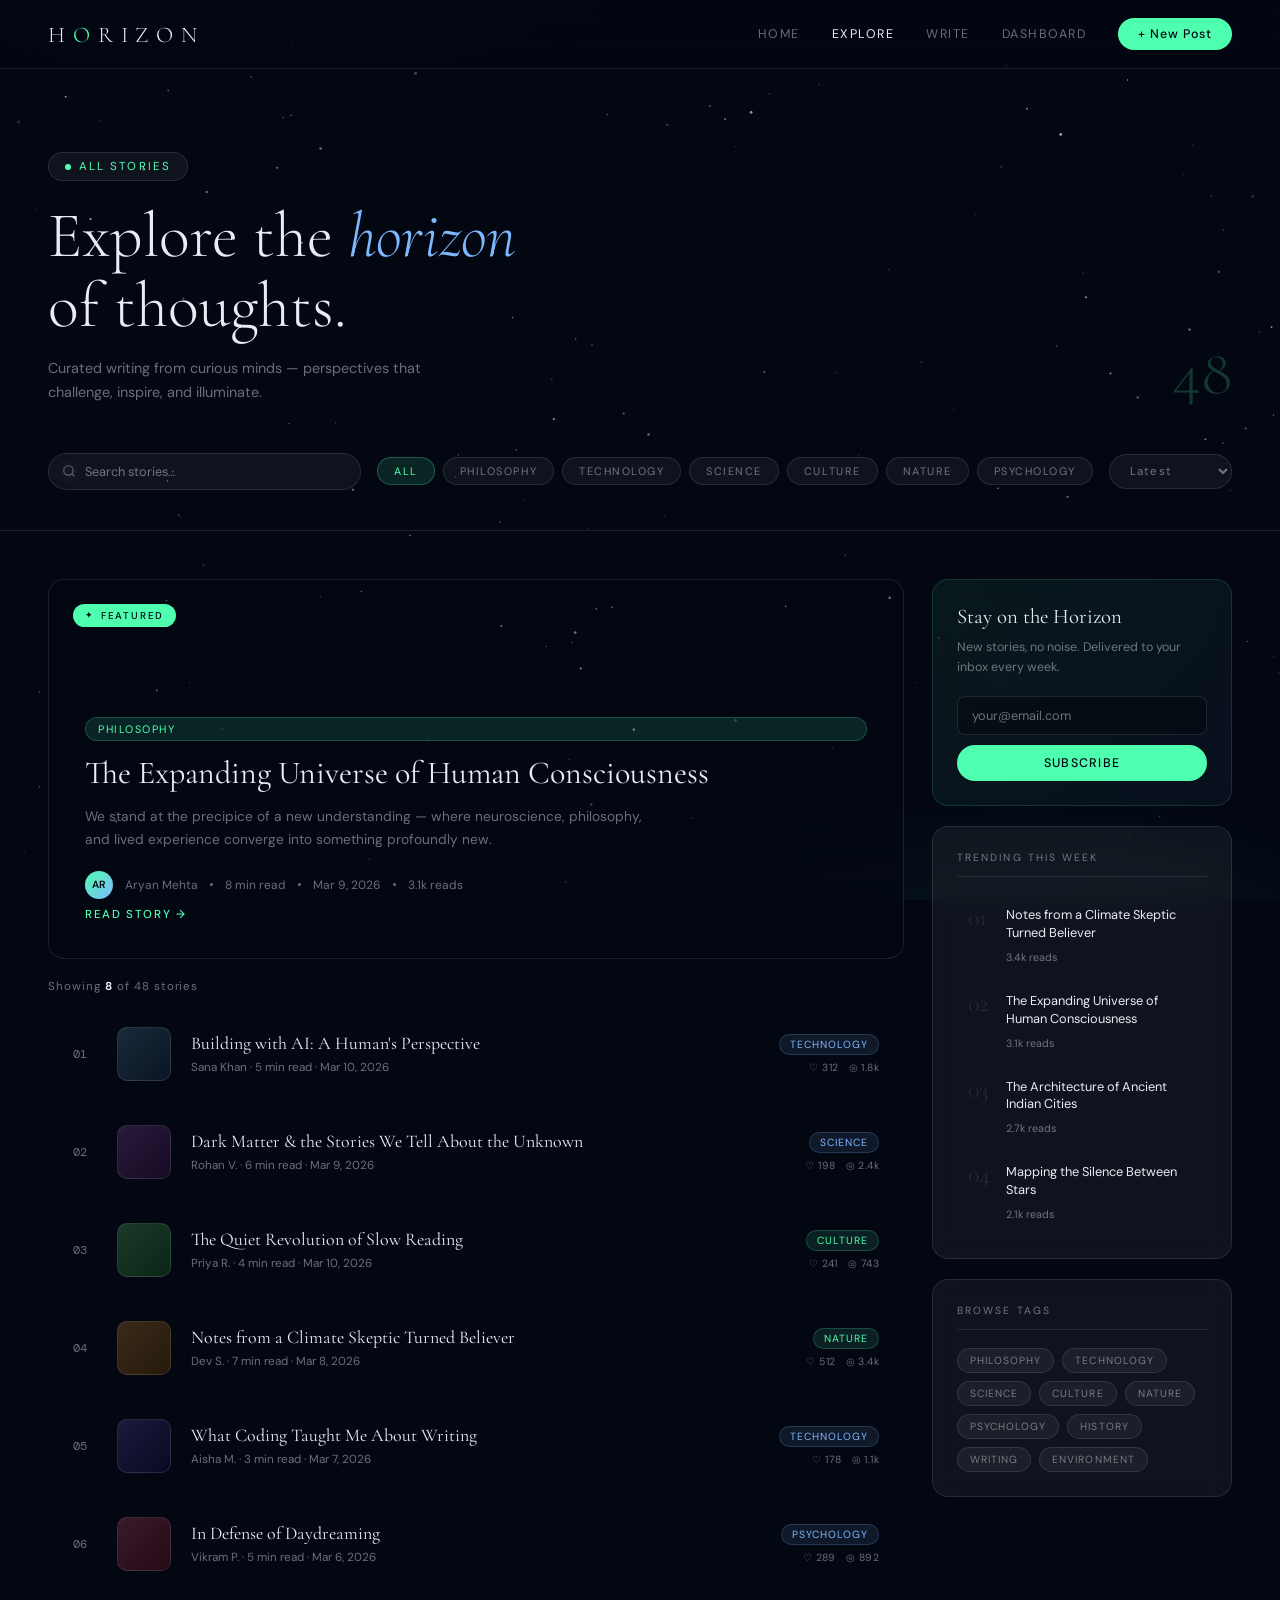
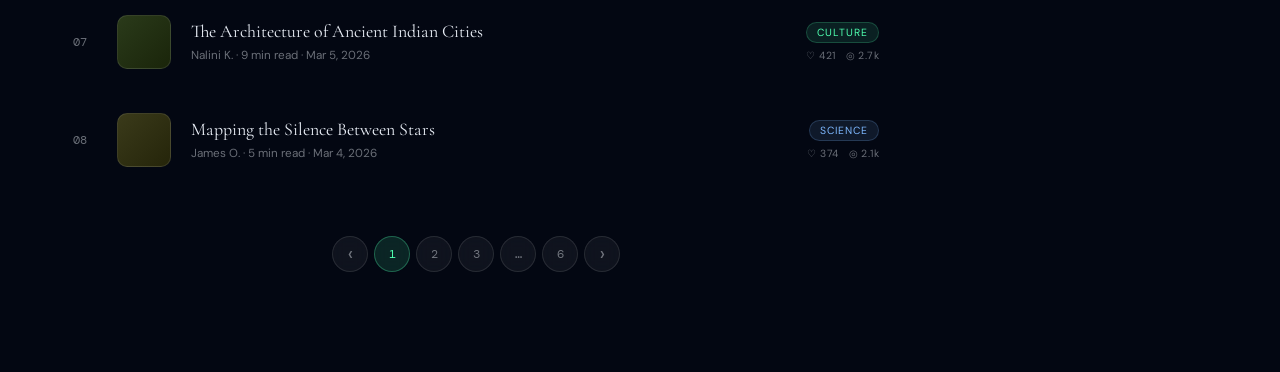
==== frontend/html/blog.html @ 3f55b9d2 "first commit" ====
<!DOCTYPE html>
<html lang="en">
<head>
  <meta charset="UTF-8"/>
  <meta name="viewport" content="width=device-width, initial-scale=1.0"/>
  <title>Horizon Blog — Explore</title>

  <!-- Fonts -->
  <link href="https://fonts.googleapis.com/css2?family=Cormorant+Garamond:ital,wght@0,300;0,400;0,600;1,300;1,400&family=DM+Sans:wght@300;400;500&family=DM+Mono:wght@300;400&display=swap" rel="stylesheet"/>

  <!-- Styles -->
  <link rel="stylesheet" href="../css/blog.css"/>
</head>
<body>

<canvas id="stars-canvas"></canvas>
<div class="aurora"></div>

<!-- ─── NAV ─── -->
<nav>
  <div class="nav-logo">H<span>O</span>RIZON</div>
  <div class="nav-links">
    <a class="nav-link" href="index.html">Home</a>
    <a class="nav-link active" href="blog.html">Explore</a>
    <a class="nav-link" href="write.html">Write</a>
    <a class="nav-link" href="dashboard.html">Dashboard</a>
    <a class="nav-cta" href="write.html">+ New Post</a>
  </div>
</nav>

<!-- ─── PAGE ─── -->
<div id="page-blog">

  <!-- PAGE HEADER -->
  <div class="page-header">
    <div>
      <div class="page-tag">All Stories</div>
      <h1>Explore the <em>horizon</em><br/>of thoughts.</h1>
      <p>Curated writing from curious minds — perspectives that challenge, inspire, and illuminate.</p>
    </div>
    <div class="post-count-badge">48</div>
  </div>

  <!-- FILTER BAR -->
  <div class="filter-bar">
    <div class="search-wrap">
      <svg viewBox="0 0 24 24" fill="none" stroke="currentColor" stroke-width="2">
        <circle cx="11" cy="11" r="8"/><path d="m21 21-4.35-4.35"/>
      </svg>
      <input class="search-input" type="text" placeholder="Search stories…" id="searchInput"/>
    </div>

    <div class="filter-pills">
      <button class="pill active" data-filter="all">All</button>
      <button class="pill" data-filter="Philosophy">Philosophy</button>
      <button class="pill" data-filter="Technology">Technology</button>
      <button class="pill" data-filter="Science">Science</button>
      <button class="pill" data-filter="Culture">Culture</button>
      <button class="pill" data-filter="Nature">Nature</button>
      <button class="pill" data-filter="Psychology">Psychology</button>
    </div>

    <select class="sort-select">
      <option>Latest</option>
      <option>Most Read</option>
      <option>Trending</option>
    </select>
  </div>

  <!-- BLOG LAYOUT -->
  <div class="blog-layout">

    <!-- ─── LEFT COLUMN ─── -->
    <div>

      <!-- FEATURED POST -->
      <div class="featured-post">
        <span class="featured-label">Featured</span>
        <span class="post-tag">Philosophy</span>
        <h2>The Expanding Universe of Human Consciousness</h2>
        <p>We stand at the precipice of a new understanding — where neuroscience, philosophy, and lived experience converge into something profoundly new.</p>
        <div class="post-meta">
          <div class="avatar">AR</div>
          <span>Aryan Mehta</span>
          <div class="dot"></div>
          <span>8 min read</span>
          <div class="dot"></div>
          <span>Mar 9, 2026</span>
          <div class="dot"></div>
          <span>3.1k reads</span>
        </div>
        <div class="read-more">Read Story →</div>
      </div>

      <!-- RESULTS COUNT -->
      <div class="results-row">
        <div class="results-count">Showing <strong id="countDisplay">8</strong> of 48 stories</div>
      </div>

      <!-- POSTS LIST -->
      <div class="posts-list" id="postsList">

        <div class="post-row" data-category="Technology">
          <div class="post-row-num">01</div>
          <div class="post-row-thumb thumb-a"></div>
          <div class="post-row-content">
            <div class="post-row-title">Building with AI: A Human's Perspective</div>
            <div class="post-row-meta">Sana Khan · 5 min read · Mar 10, 2026</div>
          </div>
          <div class="post-row-right">
            <span class="post-row-tag">Technology</span>
            <div class="post-row-stats"><span>♡ 312</span><span>◎ 1.8k</span></div>
          </div>
        </div>

        <div class="post-row" data-category="Science">
          <div class="post-row-num">02</div>
          <div class="post-row-thumb thumb-b"></div>
          <div class="post-row-content">
            <div class="post-row-title">Dark Matter & the Stories We Tell About the Unknown</div>
            <div class="post-row-meta">Rohan V. · 6 min read · Mar 9, 2026</div>
          </div>
          <div class="post-row-right">
            <span class="post-row-tag">Science</span>
            <div class="post-row-stats"><span>♡ 198</span><span>◎ 2.4k</span></div>
          </div>
        </div>

        <div class="post-row" data-category="Culture">
          <div class="post-row-num">03</div>
          <div class="post-row-thumb thumb-c"></div>
          <div class="post-row-content">
            <div class="post-row-title">The Quiet Revolution of Slow Reading</div>
            <div class="post-row-meta">Priya R. · 4 min read · Mar 10, 2026</div>
          </div>
          <div class="post-row-right">
            <span class="post-row-tag green">Culture</span>
            <div class="post-row-stats"><span>♡ 241</span><span>◎ 743</span></div>
          </div>
        </div>

        <div class="post-row" data-category="Nature">
          <div class="post-row-num">04</div>
          <div class="post-row-thumb thumb-d"></div>
          <div class="post-row-content">
            <div class="post-row-title">Notes from a Climate Skeptic Turned Believer</div>
            <div class="post-row-meta">Dev S. · 7 min read · Mar 8, 2026</div>
          </div>
          <div class="post-row-right">
            <span class="post-row-tag green">Nature</span>
            <div class="post-row-stats"><span>♡ 512</span><span>◎ 3.4k</span></div>
          </div>
        </div>

        <div class="post-row" data-category="Technology">
          <div class="post-row-num">05</div>
          <div class="post-row-thumb thumb-e"></div>
          <div class="post-row-content">
            <div class="post-row-title">What Coding Taught Me About Writing</div>
            <div class="post-row-meta">Aisha M. · 3 min read · Mar 7, 2026</div>
          </div>
          <div class="post-row-right">
            <span class="post-row-tag">Technology</span>
            <div class="post-row-stats"><span>♡ 178</span><span>◎ 1.1k</span></div>
          </div>
        </div>

        <div class="post-row" data-category="Psychology">
          <div class="post-row-num">06</div>
          <div class="post-row-thumb thumb-f"></div>
          <div class="post-row-content">
            <div class="post-row-title">In Defense of Daydreaming</div>
            <div class="post-row-meta">Vikram P. · 5 min read · Mar 6, 2026</div>
          </div>
          <div class="post-row-right">
            <span class="post-row-tag">Psychology</span>
            <div class="post-row-stats"><span>♡ 289</span><span>◎ 892</span></div>
          </div>
        </div>

        <div class="post-row" data-category="Culture">
          <div class="post-row-num">07</div>
          <div class="post-row-thumb thumb-g"></div>
          <div class="post-row-content">
            <div class="post-row-title">The Architecture of Ancient Indian Cities</div>
            <div class="post-row-meta">Nalini K. · 9 min read · Mar 5, 2026</div>
          </div>
          <div class="post-row-right">
            <span class="post-row-tag green">Culture</span>
            <div class="post-row-stats"><span>♡ 421</span><span>◎ 2.7k</span></div>
          </div>
        </div>

        <div class="post-row" data-category="Science">
          <div class="post-row-num">08</div>
          <div class="post-row-thumb thumb-h"></div>
          <div class="post-row-content">
            <div class="post-row-title">Mapping the Silence Between Stars</div>
            <div class="post-row-meta">James O. · 5 min read · Mar 4, 2026</div>
          </div>
          <div class="post-row-right">
            <span class="post-row-tag">Science</span>
            <div class="post-row-stats"><span>♡ 374</span><span>◎ 2.1k</span></div>
          </div>
        </div>

      </div><!-- /posts-list -->

      <!-- PAGINATION -->
      <div class="pagination">
        <button class="page-btn arrow">‹</button>
        <button class="page-btn active">1</button>
        <button class="page-btn">2</button>
        <button class="page-btn">3</button>
        <button class="page-btn">…</button>
        <button class="page-btn">6</button>
        <button class="page-btn arrow">›</button>
      </div>

    </div><!-- /left column -->

    <!-- ─── SIDEBAR ─── -->
    <aside class="sidebar">

      <div class="sidebar-card newsletter-card">
        <h3>Stay on the Horizon</h3>
        <p>New stories, no noise. Delivered to your inbox every week.</p>
        <input class="newsletter-input" type="email" placeholder="your@email.com"/>
        <button class="btn-subscribe">Subscribe</button>
      </div>

      <div class="sidebar-card">
        <div class="sidebar-title">Trending This Week</div>
        <div class="trending-list">
          <div class="trending-item">
            <span class="trending-num">01</span>
            <div class="trending-text">
              <h4>Notes from a Climate Skeptic Turned Believer</h4>
              <span>3.4k reads</span>
            </div>
          </div>
          <div class="trending-item">
            <span class="trending-num">02</span>
            <div class="trending-text">
              <h4>The Expanding Universe of Human Consciousness</h4>
              <span>3.1k reads</span>
            </div>
          </div>
          <div class="trending-item">
            <span class="trending-num">03</span>
            <div class="trending-text">
              <h4>The Architecture of Ancient Indian Cities</h4>
              <span>2.7k reads</span>
            </div>
          </div>
          <div class="trending-item">
            <span class="trending-num">04</span>
            <div class="trending-text">
              <h4>Mapping the Silence Between Stars</h4>
              <span>2.1k reads</span>
            </div>
          </div>
        </div>
      </div>

      <div class="sidebar-card">
        <div class="sidebar-title">Browse Tags</div>
        <div class="tag-cloud">
          <span class="tag">Philosophy</span>
          <span class="tag">Technology</span>
          <span class="tag">Science</span>
          <span class="tag">Culture</span>
          <span class="tag">Nature</span>
          <span class="tag">Psychology</span>
          <span class="tag">History</span>
          <span class="tag">Writing</span>
          <span class="tag">Environment</span>
        </div>
      </div>

    </aside>

  </div><!-- /blog-layout -->

</div><!-- /page-blog -->

<!-- Scripts -->
<script src="../js/blog.js"></script>

</body>
</html>
---- frontend/css/blog.css ----
/* ════════════════════════════════════════
   DESIGN TOKENS — exact match to home.css
════════════════════════════════════════ */
:root {
  --space: #030712;
  --deep: #0a0f1e;
  --glass: rgba(255,255,255,0.05);
  --glass-border: rgba(255,255,255,0.1);
  --glass-hover: rgba(255,255,255,0.08);
  --accent: #4fffb0;
  --accent2: #7eb8ff;
  --text: #e8edf5;
  --muted: rgba(232,237,245,0.45);
  --card-shadow: 0 8px 48px rgba(0,0,0,0.6);
}

* { margin:0; padding:0; box-sizing:border-box; }

body {
  font-family: 'DM Sans', sans-serif;
  background: var(--space);
  color: var(--text);
  min-height: 100vh;
  overflow-x: hidden;
}

/* ─── STARFIELD ─── */
#stars-canvas { position: fixed; inset: 0; z-index: 0; pointer-events: none; }

/* ─── AURORA ─── */
.aurora {
  position: fixed; inset: 0; z-index: 0; pointer-events: none;
  background:
    radial-gradient(ellipse 80% 50% at 20% -20%, rgba(78,189,255,0.08) 0%, transparent 60%),
    radial-gradient(ellipse 60% 40% at 80% 110%, rgba(79,255,176,0.07) 0%, transparent 60%);
}

/* ─── NAV ─── */
nav {
  position: fixed; top: 0; left: 0; right: 0; z-index: 100;
  display: flex; align-items: center; justify-content: space-between;
  padding: 18px 48px;
  background: rgba(3,7,18,0.7);
  backdrop-filter: blur(24px);
  border-bottom: 1px solid var(--glass-border);
}
.nav-logo {
  font-family: 'Cormorant Garamond', serif;
  font-size: 1.4rem; font-weight: 300; letter-spacing: 0.35em;
  text-transform: uppercase; color: var(--text);
  cursor: pointer; transition: color 0.2s;
}
.nav-logo span { color: var(--accent); }
.nav-logo:hover { color: var(--accent2); }
.nav-links { display: flex; align-items: center; gap: 32px; }
.nav-link {
  font-size: 0.78rem; letter-spacing: 0.12em; text-transform: uppercase;
  color: var(--muted); cursor: pointer; transition: color 0.2s;
  background: none; border: none; font-family: 'DM Sans', sans-serif; text-decoration: none;
}
.nav-link:hover, .nav-link.active { color: var(--text); }
.nav-cta {
  background: var(--accent); color: #030712;
  border: none; padding: 8px 20px; border-radius: 100px;
  font-size: 0.78rem; font-weight: 500; letter-spacing: 0.08em;
  cursor: pointer; transition: all 0.2s; font-family: 'DM Sans', sans-serif; text-decoration: none;
}
.nav-cta:hover { background: #fff; transform: translateY(-1px); }

/* ─── PAGE ─── */
#page-blog { padding-top: 80px; position: relative; z-index: 1; }

/* ─── PAGE HEADER ─── */
.page-header {
  padding: 72px 48px 48px;
  display: flex; align-items: flex-end; justify-content: space-between; gap: 32px; flex-wrap: wrap;
  animation: fadeUp 0.8s ease both;
}
.page-tag {
  display: inline-flex; align-items: center; gap: 8px;
  background: var(--glass); border: 1px solid var(--glass-border);
  padding: 6px 16px; border-radius: 100px;
  font-size: 0.72rem; letter-spacing: 0.18em; text-transform: uppercase;
  color: var(--accent); margin-bottom: 20px;
}
.page-tag::before {
  content: ''; width: 6px; height: 6px; border-radius: 50%;
  background: var(--accent); animation: pulse 2s infinite;
}
.page-header h1 {
  font-family: 'Cormorant Garamond', serif;
  font-size: clamp(2.6rem, 5vw, 4.2rem); font-weight: 300; line-height: 1.1;
}
.page-header h1 em { font-style: italic; color: var(--accent2); }
.page-header p {
  margin-top: 14px; font-size: 0.9rem; color: var(--muted); max-width: 420px; line-height: 1.7;
}
.post-count-badge {
  font-family: 'Cormorant Garamond', serif;
  font-size: 4rem; font-weight: 300; color: var(--accent); opacity: 0.2; line-height: 1; white-space: nowrap;
}

/* ─── FILTER BAR ─── */
.filter-bar {
  padding: 0 48px 40px;
  display: flex; align-items: center; gap: 16px; flex-wrap: wrap;
  animation: fadeUp 0.8s 0.1s ease both;
  border-bottom: 1px solid var(--glass-border); margin-bottom: 48px;
}
.search-wrap { position: relative; flex: 1; min-width: 200px; max-width: 340px; }
.search-wrap svg {
  position: absolute; left: 14px; top: 50%; transform: translateY(-50%);
  width: 14px; height: 14px; opacity: 0.35; pointer-events: none;
}
.search-input {
  width: 100%; background: var(--glass); border: 1px solid var(--glass-border);
  border-radius: 100px; padding: 9px 16px 9px 36px;
  color: var(--text); font-family: 'DM Sans', sans-serif; font-size: 0.8rem;
  backdrop-filter: blur(8px); outline: none; transition: border-color 0.2s, background 0.2s;
}
.search-input::placeholder { color: var(--muted); }
.search-input:focus { border-color: rgba(79,255,176,0.35); background: var(--glass-hover); }

.filter-pills { display: flex; gap: 8px; flex-wrap: wrap; }
.pill {
  font-size: 0.68rem; letter-spacing: 0.14em; text-transform: uppercase;
  padding: 6px 16px; border-radius: 100px;
  background: var(--glass); color: var(--muted); border: 1px solid var(--glass-border);
  cursor: pointer; transition: all 0.2s; font-family: 'DM Sans', sans-serif; backdrop-filter: blur(8px);
}
.pill:hover { color: var(--text); border-color: rgba(255,255,255,0.22); }
.pill.active { background: rgba(79,255,176,0.12); color: var(--accent); border-color: rgba(79,255,176,0.25); }

.sort-select {
  background: var(--glass); border: 1px solid var(--glass-border);
  border-radius: 100px; padding: 8px 16px;
  color: var(--muted); font-family: 'DM Sans', sans-serif; font-size: 0.72rem; letter-spacing: 0.1em;
  outline: none; cursor: pointer; backdrop-filter: blur(8px);
}
.sort-select option { background: var(--deep); }

/* ─── LAYOUT ─── */
.blog-layout {
  display: grid; grid-template-columns: 1fr 300px; gap: 28px; padding: 0 48px 100px;
}

/* ─── FEATURED POST ─── */
.featured-post {
  background:
    linear-gradient(to top, rgba(3,7,18,0.97) 0%, rgba(3,7,18,0.45) 50%, transparent 100%),
    url('https://images.unsplash.com/photo-1462331940025-496dfbfc7564?w=900&q=80') center/cover;
  border: 1px solid var(--glass-border); border-radius: 16px;
  padding: 40px 36px 36px; min-height: 380px;
  display: flex; flex-direction: column; justify-content: flex-end;
  cursor: pointer; transition: all 0.3s; position: relative; overflow: hidden;
  margin-bottom: 20px; animation: fadeUp 0.8s 0.15s ease both;
}
.featured-post:hover { transform: translateY(-4px) scale(1.005); box-shadow: var(--card-shadow); }
.featured-label {
  position: absolute; top: 24px; left: 24px;
  display: inline-flex; align-items: center; gap: 6px;
  background: var(--accent); color: #030712;
  font-size: 0.62rem; letter-spacing: 0.18em; text-transform: uppercase;
  font-weight: 500; padding: 5px 12px; border-radius: 100px; font-family: 'DM Sans', sans-serif;
}
.featured-label::before { content: '✦'; font-size: 0.55rem; }

.post-tag {
  display: inline-block; padding: 4px 12px; border-radius: 100px;
  font-size: 0.68rem; letter-spacing: 0.14em; text-transform: uppercase;
  background: rgba(79,255,176,0.12); color: var(--accent);
  border: 1px solid rgba(79,255,176,0.2); margin-bottom: 12px;
}
.featured-post h2 {
  font-family: 'Cormorant Garamond', serif;
  font-size: 2rem; font-weight: 400; line-height: 1.25; margin-bottom: 12px;
}
.featured-post > p {
  font-size: 0.86rem; color: var(--muted); line-height: 1.65; max-width: 580px; margin-bottom: 20px;
}

/* ─── POST META ─── */
.post-meta { display: flex; align-items: center; gap: 12px; font-size: 0.75rem; color: var(--muted); }
.post-meta .avatar {
  width: 28px; height: 28px; border-radius: 50%;
  background: linear-gradient(135deg, var(--accent), var(--accent2));
  display: flex; align-items: center; justify-content: center;
  font-size: 0.65rem; font-weight: 600; color: #030712; flex-shrink: 0;
}
.post-meta .dot { width: 3px; height: 3px; border-radius: 50%; background: var(--muted); }

.read-more {
  display: inline-flex; align-items: center; gap: 8px;
  font-size: 0.72rem; letter-spacing: 0.14em; text-transform: uppercase;
  color: var(--accent); font-weight: 500; margin-top: 8px; transition: gap 0.2s;
}
.featured-post:hover .read-more { gap: 14px; }

/* ─── RESULTS ROW ─── */
.results-row {
  display: flex; justify-content: space-between; align-items: center; margin-bottom: 12px;
}
.results-count { font-size: 0.72rem; color: var(--muted); letter-spacing: 0.08em; }
.results-count strong { color: var(--text); }

/* ─── POSTS LIST ─── */
.posts-list { display: flex; flex-direction: column; gap: 2px; }

.post-row {
  display: flex; align-items: center; gap: 20px;
  padding: 20px 24px; border-radius: 12px;
  cursor: pointer; transition: all 0.2s; border: 1px solid transparent;
}
.post-row:hover { background: var(--glass); border-color: var(--glass-border); transform: translateX(4px); }
.post-row-num {
  font-family: 'DM Mono', monospace; font-size: 0.78rem; color: var(--muted); width: 24px; flex-shrink: 0;
}

.post-row-thumb {
  width: 54px; height: 54px; border-radius: 10px; flex-shrink: 0;
  border: 1px solid var(--glass-border);
}
.thumb-a { background: linear-gradient(135deg,#1a2a3a,#0a1525); }
.thumb-b { background: linear-gradient(135deg,#2a1a3a,#150a25); }
.thumb-c { background: linear-gradient(135deg,#1a3a2a,#0a2515); }
.thumb-d { background: linear-gradient(135deg,#3a2a1a,#251a0a); }
.thumb-e { background: linear-gradient(135deg,#1a1a3a,#0a0a25); }
.thumb-f { background: linear-gradient(135deg,#3a1a2a,#250a15); }
.thumb-g { background: linear-gradient(135deg,#2a3a1a,#1a250a); }
.thumb-h { background: linear-gradient(135deg,#3a3a1a,#25250a); }

.post-row-content { flex: 1; min-width: 0; }
.post-row-title {
  font-family: 'Cormorant Garamond', serif;
  font-size: 1.12rem; font-weight: 400; margin-bottom: 5px; transition: color 0.2s;
  white-space: nowrap; overflow: hidden; text-overflow: ellipsis;
}
.post-row:hover .post-row-title { color: var(--accent2); }
.post-row-meta { font-size: 0.73rem; color: var(--muted); }

.post-row-right {
  display: flex; flex-direction: column; align-items: flex-end; gap: 6px; flex-shrink: 0;
}
.post-row-tag {
  font-size: 0.65rem; letter-spacing: 0.1em; text-transform: uppercase;
  padding: 3px 10px; border-radius: 100px;
  background: rgba(126,184,255,0.1); color: var(--accent2);
  border: 1px solid rgba(126,184,255,0.2);
}
.post-row-tag.green {
  background: rgba(79,255,176,0.1); color: var(--accent); border-color: rgba(79,255,176,0.2);
}
.post-row-stats {
  font-size: 0.65rem; color: var(--muted); letter-spacing: 0.04em; display: flex; gap: 10px;
}

/* ─── PAGINATION ─── */
.pagination {
  display: flex; justify-content: center; align-items: center; gap: 6px; margin-top: 48px;
}
.page-btn {
  width: 36px; height: 36px; border-radius: 50%;
  background: var(--glass); border: 1px solid var(--glass-border);
  color: var(--muted); font-family: 'DM Mono', monospace; font-size: 0.78rem;
  cursor: pointer; display: flex; align-items: center; justify-content: center;
  transition: all 0.2s; backdrop-filter: blur(8px);
}
.page-btn:hover { color: var(--text); border-color: rgba(255,255,255,0.25); }
.page-btn.active { background: rgba(79,255,176,0.12); border-color: rgba(79,255,176,0.3); color: var(--accent); }
.page-btn.arrow { font-size: 1.1rem; }

/* ─── SIDEBAR ─── */
.sidebar { display: flex; flex-direction: column; gap: 20px; }

.sidebar-card {
  background: var(--glass); border: 1px solid var(--glass-border);
  border-radius: 16px; padding: 24px; backdrop-filter: blur(12px);
  animation: fadeUp 0.8s 0.2s ease both;
}
.sidebar-title {
  font-size: 0.65rem; letter-spacing: 0.2em; text-transform: uppercase; color: var(--muted);
  margin-bottom: 18px; padding-bottom: 12px; border-bottom: 1px solid var(--glass-border);
}

.newsletter-card {
  background: linear-gradient(135deg, rgba(79,255,176,0.07) 0%, rgba(126,184,255,0.05) 100%);
  border-color: rgba(79,255,176,0.15);
}
.newsletter-card h3 {
  font-family: 'Cormorant Garamond', serif; font-size: 1.3rem; font-weight: 400; margin-bottom: 8px;
}
.newsletter-card p { font-size: 0.78rem; color: var(--muted); line-height: 1.65; margin-bottom: 18px; }
.newsletter-input {
  width: 100%; background: rgba(0,0,0,0.3); border: 1px solid var(--glass-border);
  border-radius: 8px; padding: 10px 14px; color: var(--text);
  font-family: 'DM Sans', sans-serif; font-size: 0.8rem; outline: none;
  margin-bottom: 10px; transition: border-color 0.2s;
}
.newsletter-input::placeholder { color: var(--muted); }
.newsletter-input:focus { border-color: rgba(79,255,176,0.35); }
.btn-subscribe {
  width: 100%; background: var(--accent); color: #030712;
  border: none; border-radius: 100px; padding: 10px;
  font-family: 'DM Sans', sans-serif; font-size: 0.78rem; font-weight: 500;
  letter-spacing: 0.1em; text-transform: uppercase; cursor: pointer; transition: all 0.2s;
}
.btn-subscribe:hover { background: #fff; }

.trending-list { display: flex; flex-direction: column; gap: 4px; }
.trending-item {
  display: flex; gap: 12px; align-items: flex-start;
  padding: 10px; border-radius: 10px; cursor: pointer;
  transition: background 0.2s; border: 1px solid transparent;
}
.trending-item:hover { background: var(--glass-hover); border-color: var(--glass-border); }
.trending-num {
  font-family: 'Cormorant Garamond', serif; font-size: 1.5rem; font-weight: 300;
  color: var(--glass-border); line-height: 1; min-width: 26px;
}
.trending-text h4 { font-size: 0.8rem; font-weight: 400; line-height: 1.4; margin-bottom: 3px; transition: color 0.2s; }
.trending-item:hover .trending-text h4 { color: var(--accent2); }
.trending-text span { font-size: 0.67rem; color: var(--muted); }

.tag-cloud { display: flex; flex-wrap: wrap; gap: 8px; }
.tag {
  font-size: 0.65rem; letter-spacing: 0.1em; text-transform: uppercase;
  padding: 5px 12px; border-radius: 100px;
  border: 1px solid var(--glass-border); background: var(--glass); color: var(--muted);
  cursor: pointer; transition: all 0.2s; font-family: 'DM Sans', sans-serif;
}
.tag:hover { color: var(--accent); border-color: rgba(79,255,176,0.3); }

/* ─── ANIMATIONS ─── */
@keyframes fadeUp {
  from { opacity: 0; transform: translateY(24px); }
  to   { opacity: 1; transform: translateY(0); }
}
@keyframes pulse {
  0%,100% { opacity: 1; transform: scale(1); }
  50%      { opacity: 0.5; transform: scale(0.7); }
}

.posts-list .post-row:nth-child(1) { animation: fadeUp 0.5s 0.10s ease both; }
.posts-list .post-row:nth-child(2) { animation: fadeUp 0.5s 0.15s ease both; }
.posts-list .post-row:nth-child(3) { animation: fadeUp 0.5s 0.20s ease both; }
.posts-list .post-row:nth-child(4) { animation: fadeUp 0.5s 0.25s ease both; }
.posts-list .post-row:nth-child(5) { animation: fadeUp 0.5s 0.30s ease both; }
.posts-list .post-row:nth-child(6) { animation: fadeUp 0.5s 0.35s ease both; }
.posts-list .post-row:nth-child(7) { animation: fadeUp 0.5s 0.40s ease both; }
.posts-list .post-row:nth-child(8) { animation: fadeUp 0.5s 0.45s ease both; }

/* ─── SCROLLBAR ─── */
::-webkit-scrollbar { width: 4px; }
::-webkit-scrollbar-track { background: transparent; }
::-webkit-scrollbar-thumb { background: var(--glass-border); border-radius: 2px; }

/* ─── RESPONSIVE ─── */
@media (max-width: 1024px) {
  .blog-layout { grid-template-columns: 1fr; }
  .sidebar { display: none; }
}
@media (max-width: 900px) {
  nav { padding: 16px 24px; }
  .page-header { padding: 60px 24px 32px; }
  .filter-bar { padding: 0 24px 32px; }
  .blog-layout { padding: 0 24px 60px; }
  .post-count-badge { display: none; }
}
@media (max-width: 600px) {
  .nav-links { display: none; }
  .post-row-thumb, .post-row-right { display: none; }
}
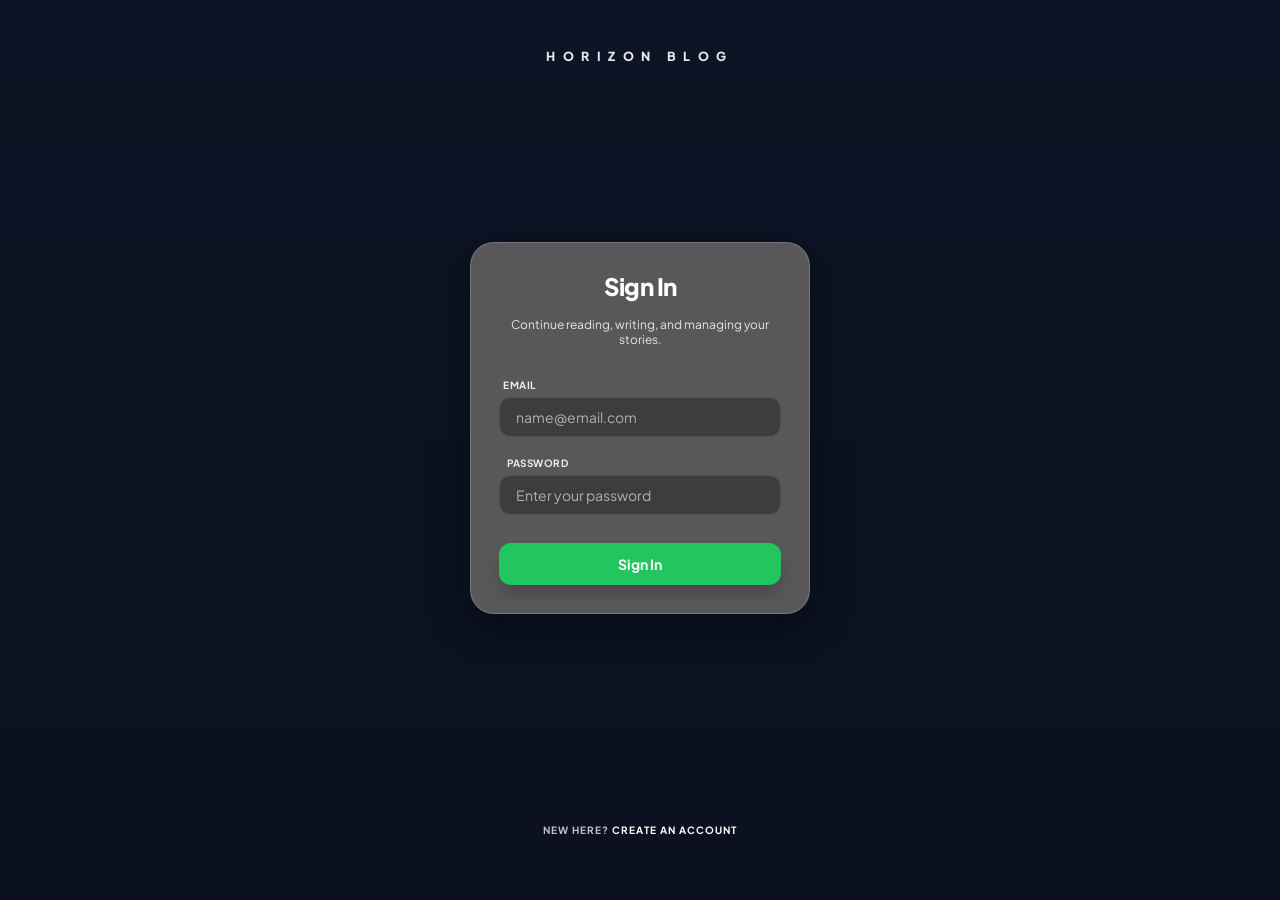
==== commit 2aacda1f: "Secure config and remove generated artifacts" ====
--- a/frontend/html/blog.html
+++ b/frontend/html/blog.html
@@ -3,12 +3,9 @@
 <head>
   <meta charset="UTF-8"/>
   <meta name="viewport" content="width=device-width, initial-scale=1.0"/>
-  <title>Horizon Blog — Explore</title>
+  <title>Horizon Blog - Explore</title>
 
-  <!-- Fonts -->
   <link href="https://fonts.googleapis.com/css2?family=Cormorant+Garamond:ital,wght@0,300;0,400;0,600;1,300;1,400&family=DM+Sans:wght@300;400;500&family=DM+Mono:wght@300;400&display=swap" rel="stylesheet"/>
-
-  <!-- Styles -->
   <link rel="stylesheet" href="../css/blog.css"/>
 </head>
 <body>
@@ -16,11 +13,10 @@
 <canvas id="stars-canvas"></canvas>
 <div class="aurora"></div>
 
-<!-- ─── NAV ─── -->
 <nav>
-  <div class="nav-logo">H<span>O</span>RIZON</div>
+  <a class="nav-logo" href="home.html">H<span>O</span>RIZON</a>
   <div class="nav-links">
-    <a class="nav-link" href="index.html">Home</a>
+    <a class="nav-link" href="home.html">Home</a>
     <a class="nav-link active" href="blog.html">Explore</a>
     <a class="nav-link" href="write.html">Write</a>
     <a class="nav-link" href="dashboard.html">Dashboard</a>
@@ -28,26 +24,22 @@
   </div>
 </nav>
 
-<!-- ─── PAGE ─── -->
 <div id="page-blog">
-
-  <!-- PAGE HEADER -->
   <div class="page-header">
     <div>
       <div class="page-tag">All Stories</div>
       <h1>Explore the <em>horizon</em><br/>of thoughts.</h1>
-      <p>Curated writing from curious minds — perspectives that challenge, inspire, and illuminate.</p>
+      <p>Curated writing from curious minds, powered entirely by the live backend.</p>
     </div>
-    <div class="post-count-badge">48</div>
+    <div class="post-count-badge">--</div>
   </div>
 
-  <!-- FILTER BAR -->
   <div class="filter-bar">
     <div class="search-wrap">
       <svg viewBox="0 0 24 24" fill="none" stroke="currentColor" stroke-width="2">
         <circle cx="11" cy="11" r="8"/><path d="m21 21-4.35-4.35"/>
       </svg>
-      <input class="search-input" type="text" placeholder="Search stories…" id="searchInput"/>
+      <input class="search-input" type="text" placeholder="Search stories..." id="searchInput"/>
     </div>
 
     <div class="filter-pills">
@@ -60,168 +52,46 @@
       <button class="pill" data-filter="Psychology">Psychology</button>
     </div>
 
-    <select class="sort-select">
+    <select class="sort-select" id="sortSelect">
       <option>Latest</option>
       <option>Most Read</option>
       <option>Trending</option>
     </select>
   </div>
 
-  <!-- BLOG LAYOUT -->
   <div class="blog-layout">
-
-    <!-- ─── LEFT COLUMN ─── -->
     <div>
-
-      <!-- FEATURED POST -->
-      <div class="featured-post">
+      <div class="featured-post" id="featuredPost">
         <span class="featured-label">Featured</span>
-        <span class="post-tag">Philosophy</span>
-        <h2>The Expanding Universe of Human Consciousness</h2>
-        <p>We stand at the precipice of a new understanding — where neuroscience, philosophy, and lived experience converge into something profoundly new.</p>
-        <div class="post-meta">
-          <div class="avatar">AR</div>
-          <span>Aryan Mehta</span>
-          <div class="dot"></div>
-          <span>8 min read</span>
-          <div class="dot"></div>
-          <span>Mar 9, 2026</span>
-          <div class="dot"></div>
-          <span>3.1k reads</span>
-        </div>
-        <div class="read-more">Read Story →</div>
+        <span class="post-tag">Loading</span>
+        <h2>Fetching the featured story...</h2>
+        <p>The explore page is waiting for live data from the backend.</p>
       </div>
 
-      <!-- RESULTS COUNT -->
       <div class="results-row">
-        <div class="results-count">Showing <strong id="countDisplay">8</strong> of 48 stories</div>
+        <div class="results-count">Showing <strong id="countDisplay">0</strong> live stories</div>
       </div>
 
-      <!-- POSTS LIST -->
       <div class="posts-list" id="postsList">
-
-        <div class="post-row" data-category="Technology">
-          <div class="post-row-num">01</div>
+        <div class="post-row">
+          <div class="post-row-num">..</div>
           <div class="post-row-thumb thumb-a"></div>
           <div class="post-row-content">
-            <div class="post-row-title">Building with AI: A Human's Perspective</div>
-            <div class="post-row-meta">Sana Khan · 5 min read · Mar 10, 2026</div>
+            <div class="post-row-title">Loading stories...</div>
+            <div class="post-row-meta">Content will appear here once the API responds.</div>
           </div>
           <div class="post-row-right">
-            <span class="post-row-tag">Technology</span>
-            <div class="post-row-stats"><span>♡ 312</span><span>◎ 1.8k</span></div>
+            <span class="post-row-tag">Live</span>
           </div>
         </div>
-
-        <div class="post-row" data-category="Science">
-          <div class="post-row-num">02</div>
-          <div class="post-row-thumb thumb-b"></div>
-          <div class="post-row-content">
-            <div class="post-row-title">Dark Matter & the Stories We Tell About the Unknown</div>
-            <div class="post-row-meta">Rohan V. · 6 min read · Mar 9, 2026</div>
-          </div>
-          <div class="post-row-right">
-            <span class="post-row-tag">Science</span>
-            <div class="post-row-stats"><span>♡ 198</span><span>◎ 2.4k</span></div>
-          </div>
-        </div>
-
-        <div class="post-row" data-category="Culture">
-          <div class="post-row-num">03</div>
-          <div class="post-row-thumb thumb-c"></div>
-          <div class="post-row-content">
-            <div class="post-row-title">The Quiet Revolution of Slow Reading</div>
-            <div class="post-row-meta">Priya R. · 4 min read · Mar 10, 2026</div>
-          </div>
-          <div class="post-row-right">
-            <span class="post-row-tag green">Culture</span>
-            <div class="post-row-stats"><span>♡ 241</span><span>◎ 743</span></div>
-          </div>
-        </div>
-
-        <div class="post-row" data-category="Nature">
-          <div class="post-row-num">04</div>
-          <div class="post-row-thumb thumb-d"></div>
-          <div class="post-row-content">
-            <div class="post-row-title">Notes from a Climate Skeptic Turned Believer</div>
-            <div class="post-row-meta">Dev S. · 7 min read · Mar 8, 2026</div>
-          </div>
-          <div class="post-row-right">
-            <span class="post-row-tag green">Nature</span>
-            <div class="post-row-stats"><span>♡ 512</span><span>◎ 3.4k</span></div>
-          </div>
-        </div>
-
-        <div class="post-row" data-category="Technology">
-          <div class="post-row-num">05</div>
-          <div class="post-row-thumb thumb-e"></div>
-          <div class="post-row-content">
-            <div class="post-row-title">What Coding Taught Me About Writing</div>
-            <div class="post-row-meta">Aisha M. · 3 min read · Mar 7, 2026</div>
-          </div>
-          <div class="post-row-right">
-            <span class="post-row-tag">Technology</span>
-            <div class="post-row-stats"><span>♡ 178</span><span>◎ 1.1k</span></div>
-          </div>
-        </div>
-
-        <div class="post-row" data-category="Psychology">
-          <div class="post-row-num">06</div>
-          <div class="post-row-thumb thumb-f"></div>
-          <div class="post-row-content">
-            <div class="post-row-title">In Defense of Daydreaming</div>
-            <div class="post-row-meta">Vikram P. · 5 min read · Mar 6, 2026</div>
-          </div>
-          <div class="post-row-right">
-            <span class="post-row-tag">Psychology</span>
-            <div class="post-row-stats"><span>♡ 289</span><span>◎ 892</span></div>
-          </div>
-        </div>
-
-        <div class="post-row" data-category="Culture">
-          <div class="post-row-num">07</div>
-          <div class="post-row-thumb thumb-g"></div>
-          <div class="post-row-content">
-            <div class="post-row-title">The Architecture of Ancient Indian Cities</div>
-            <div class="post-row-meta">Nalini K. · 9 min read · Mar 5, 2026</div>
-          </div>
-          <div class="post-row-right">
-            <span class="post-row-tag green">Culture</span>
-            <div class="post-row-stats"><span>♡ 421</span><span>◎ 2.7k</span></div>
-          </div>
-        </div>
-
-        <div class="post-row" data-category="Science">
-          <div class="post-row-num">08</div>
-          <div class="post-row-thumb thumb-h"></div>
-          <div class="post-row-content">
-            <div class="post-row-title">Mapping the Silence Between Stars</div>
-            <div class="post-row-meta">James O. · 5 min read · Mar 4, 2026</div>
-          </div>
-          <div class="post-row-right">
-            <span class="post-row-tag">Science</span>
-            <div class="post-row-stats"><span>♡ 374</span><span>◎ 2.1k</span></div>
-          </div>
-        </div>
-
-      </div><!-- /posts-list -->
-
-      <!-- PAGINATION -->
-      <div class="pagination">
-        <button class="page-btn arrow">‹</button>
-        <button class="page-btn active">1</button>
-        <button class="page-btn">2</button>
-        <button class="page-btn">3</button>
-        <button class="page-btn">…</button>
-        <button class="page-btn">6</button>
-        <button class="page-btn arrow">›</button>
       </div>
 
-    </div><!-- /left column -->
+      <div class="pagination">
+        <button class="page-btn active">Live</button>
+      </div>
+    </div>
 
-    <!-- ─── SIDEBAR ─── -->
     <aside class="sidebar">
-
       <div class="sidebar-card newsletter-card">
         <h3>Stay on the Horizon</h3>
         <p>New stories, no noise. Delivered to your inbox every week.</p>
@@ -231,33 +101,12 @@
 
       <div class="sidebar-card">
         <div class="sidebar-title">Trending This Week</div>
-        <div class="trending-list">
+        <div class="trending-list" id="trendingList">
           <div class="trending-item">
-            <span class="trending-num">01</span>
+            <span class="trending-num">..</span>
             <div class="trending-text">
-              <h4>Notes from a Climate Skeptic Turned Believer</h4>
-              <span>3.4k reads</span>
-            </div>
-          </div>
-          <div class="trending-item">
-            <span class="trending-num">02</span>
-            <div class="trending-text">
-              <h4>The Expanding Universe of Human Consciousness</h4>
-              <span>3.1k reads</span>
-            </div>
-          </div>
-          <div class="trending-item">
-            <span class="trending-num">03</span>
-            <div class="trending-text">
-              <h4>The Architecture of Ancient Indian Cities</h4>
-              <span>2.7k reads</span>
-            </div>
-          </div>
-          <div class="trending-item">
-            <span class="trending-num">04</span>
-            <div class="trending-text">
-              <h4>Mapping the Silence Between Stars</h4>
-              <span>2.1k reads</span>
+              <h4>Loading trending stories...</h4>
+              <span>Please wait</span>
             </div>
           </div>
         </div>
@@ -265,27 +114,16 @@
 
       <div class="sidebar-card">
         <div class="sidebar-title">Browse Tags</div>
-        <div class="tag-cloud">
-          <span class="tag">Philosophy</span>
-          <span class="tag">Technology</span>
-          <span class="tag">Science</span>
-          <span class="tag">Culture</span>
-          <span class="tag">Nature</span>
-          <span class="tag">Psychology</span>
-          <span class="tag">History</span>
-          <span class="tag">Writing</span>
-          <span class="tag">Environment</span>
+        <div class="tag-cloud" id="tagCloud">
+          <span class="tag">Loading</span>
         </div>
       </div>
+    </aside>
+  </div>
+</div>
 
-    </aside>
-
-  </div><!-- /blog-layout -->
-
-</div><!-- /page-blog -->
-
-<!-- Scripts -->
+<script src="../js/api.js"></script>
 <script src="../js/blog.js"></script>
 
 </body>
-</html>+</html>
